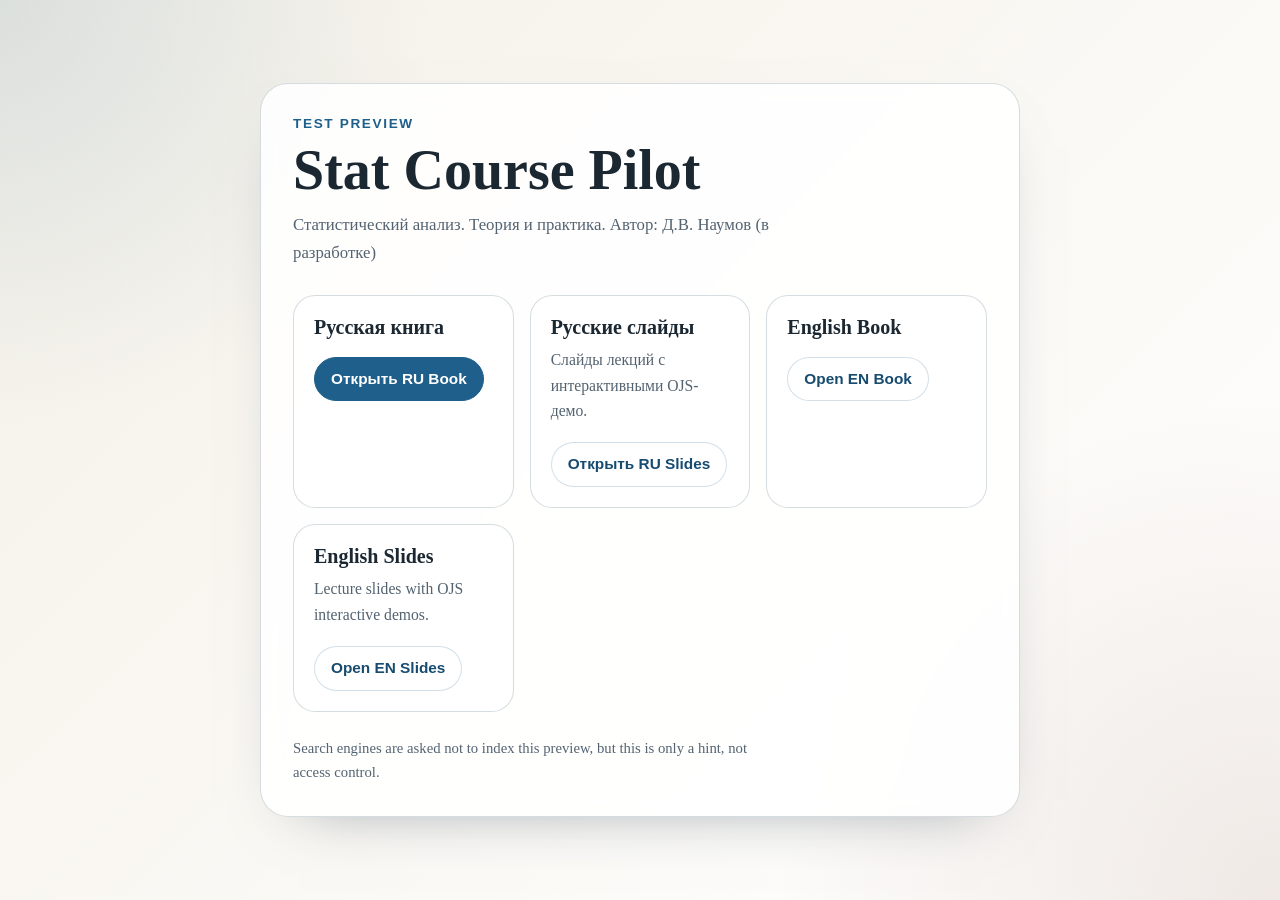
==== pages/index.html @ 3c93977e "add web analytics" ====
<!doctype html>
<html lang="ru">
<head>
  <meta charset="utf-8">
  <meta name="viewport" content="width=device-width, initial-scale=1">
  <meta name="robots" content="noindex,nofollow,noarchive">
  <title>Stat Course Pilot</title>
  <style>
    :root {
      --bg-1: #f5f1e8;
      --bg-2: #ffffff;
      --card: rgba(255, 255, 255, 0.88);
      --line: rgba(28, 66, 92, 0.18);
      --ink: #1b2731;
      --muted: #546371;
      --accent: #1f5f8b;
      --accent-2: #174c70;
    }

    * { box-sizing: border-box; }
    body {
      margin: 0;
      min-height: 100vh;
      font-family: "Iowan Old Style", "Palatino Linotype", "Book Antiqua", Georgia, serif;
      color: var(--ink);
      background:
        radial-gradient(circle at top left, rgba(31, 95, 139, 0.12), transparent 28%),
        radial-gradient(circle at bottom right, rgba(125, 72, 44, 0.12), transparent 32%),
        linear-gradient(135deg, var(--bg-1), var(--bg-2));
      display: grid;
      place-items: center;
      padding: 24px;
    }

    main {
      width: min(760px, 100%);
      padding: 32px;
      border: 1px solid var(--line);
      border-radius: 28px;
      background: var(--card);
      box-shadow: 0 24px 60px -40px rgba(24, 46, 66, 0.5);
      backdrop-filter: blur(10px);
    }

    .eyebrow {
      margin: 0 0 12px;
      font: 600 0.85rem/1.2 "Avenir Next", "Segoe UI", sans-serif;
      letter-spacing: 0.12em;
      text-transform: uppercase;
      color: var(--accent);
    }

    h1 {
      margin: 0 0 14px;
      font-size: clamp(2rem, 6vw, 3.5rem);
      line-height: 0.95;
    }

    p {
      margin: 0;
      max-width: 62ch;
      color: var(--muted);
      font-size: 1.05rem;
      line-height: 1.65;
    }

    .grid {
      display: grid;
      grid-template-columns: repeat(auto-fit, minmax(220px, 1fr));
      gap: 16px;
      margin-top: 28px;
    }

    .card {
      padding: 20px;
      border: 1px solid var(--line);
      border-radius: 22px;
      background: rgba(255, 255, 255, 0.9);
    }

    .card h2 {
      margin: 0 0 8px;
      font-size: 1.25rem;
    }

    .card p {
      font-size: 0.98rem;
    }

    .actions {
      display: flex;
      flex-wrap: wrap;
      gap: 12px;
      margin-top: 18px;
    }

    .link {
      display: inline-flex;
      align-items: center;
      justify-content: center;
      min-height: 2.8rem;
      padding: 0.7rem 1rem;
      border-radius: 999px;
      border: 1px solid rgba(31, 95, 139, 0.2);
      background: #fff;
      color: var(--accent-2);
      text-decoration: none;
      font: 600 0.96rem/1.1 "Avenir Next", "Segoe UI", sans-serif;
    }

    .link.primary {
      background: var(--accent);
      border-color: var(--accent);
      color: #fff;
    }

    .note {
      margin-top: 24px;
      font-size: 0.92rem;
      color: var(--muted);
    }
  </style>
</head>
<body>
  <main>
    <p class="eyebrow">Test Preview</p>
    <h1>Stat Course Pilot</h1>
    <p>
      Статистический анализ. Теория и практика. Автор: Д.В. Наумов (в разработке)
    </p>

    <div class="grid">
      <section class="card">
        <h2>Русская книга</h2>
        <div class="actions">
          <a class="link primary" href="./ru/book/">Открыть RU Book</a>
        </div>
      </section>

      <section class="card">
        <h2>Русские слайды</h2>
        <p>Слайды лекций с интерактивными OJS-демо.</p>
        <div class="actions">
          <a class="link" href="./ru/slides/">Открыть RU Slides</a>
        </div>
      </section>

      <section class="card">
        <h2>English Book</h2>
        <div class="actions">
          <a class="link" href="./en/book/">Open EN Book</a>
        </div>
      </section>

      <section class="card">
        <h2>English Slides</h2>
        <p>Lecture slides with OJS interactive demos.</p>
        <div class="actions">
          <a class="link" href="./en/slides/">Open EN Slides</a>
        </div>
      </section>
    </div>

    <p class="note">
      Search engines are asked not to index this preview, but this is only a hint, not access control.
    </p>
  </main>
  <script defer src="./shared/analytics/cloudflare-web-analytics.js"></script>
</body>
</html>
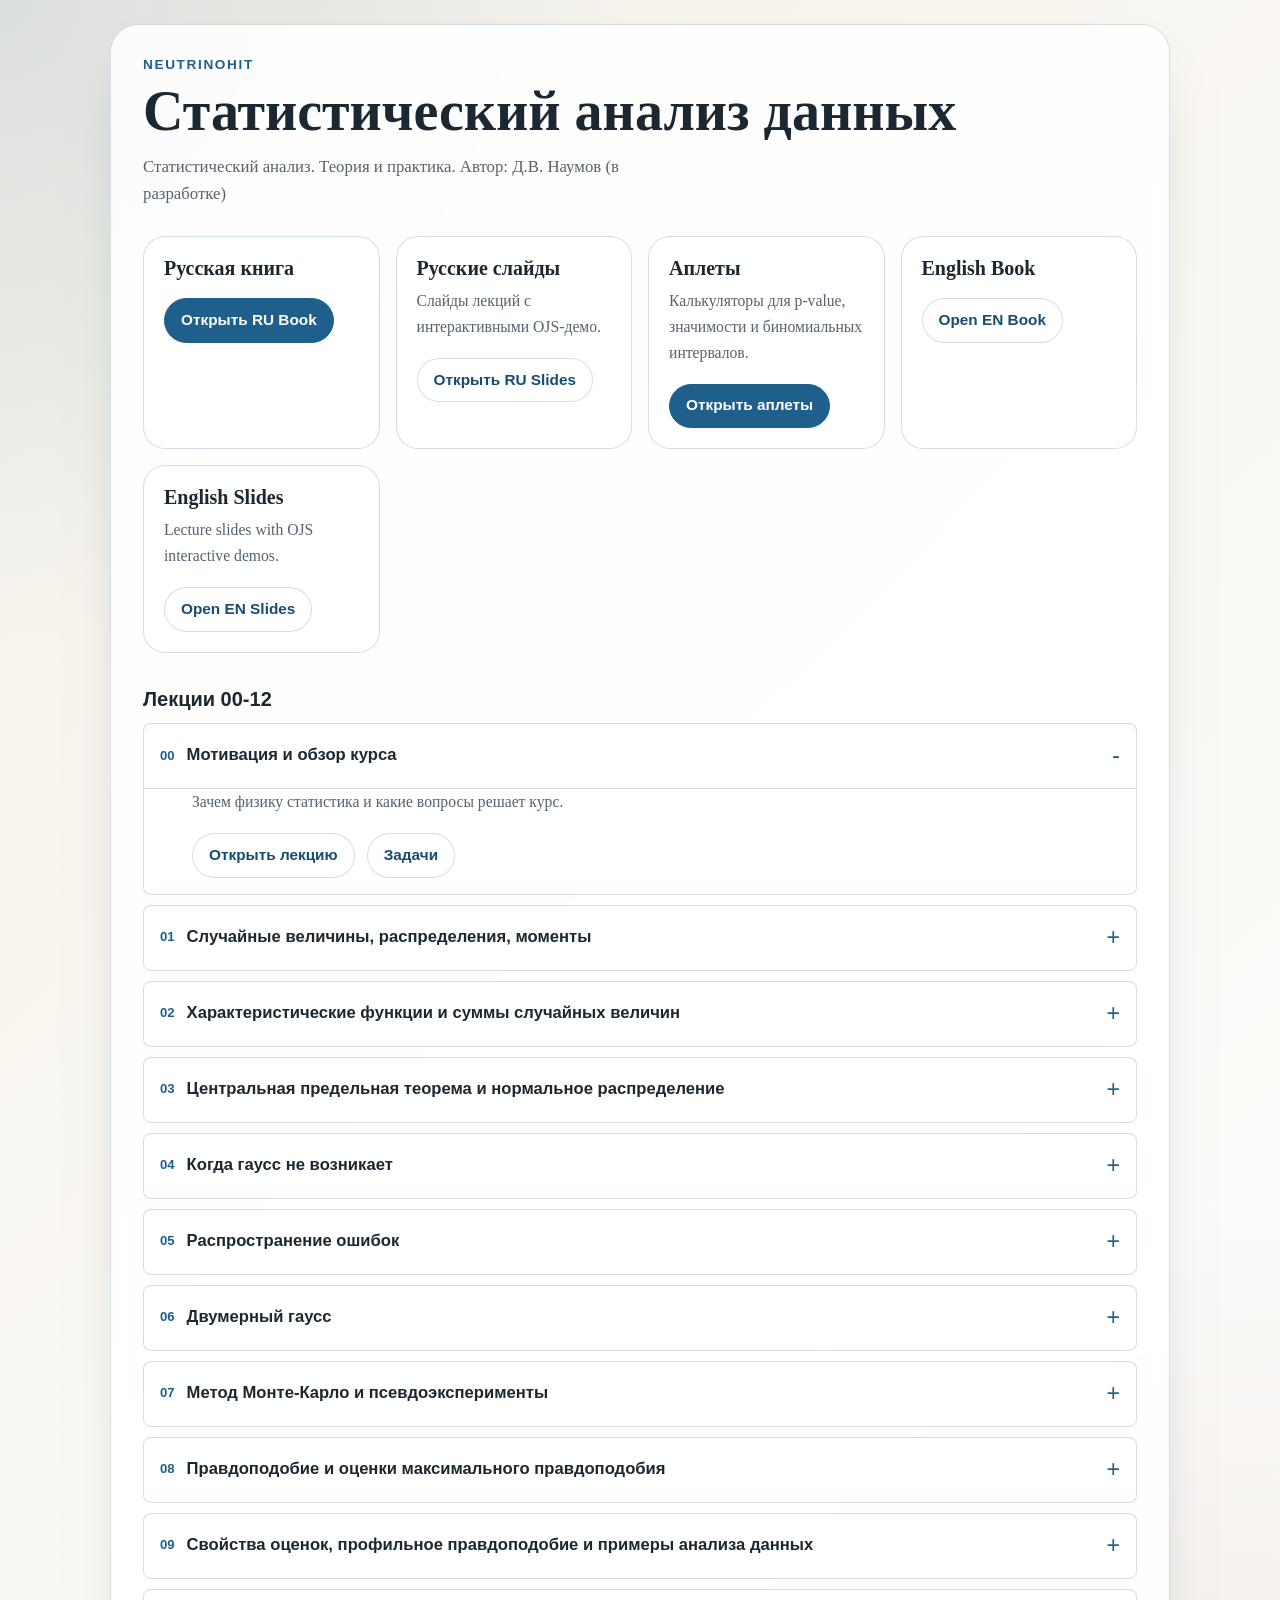
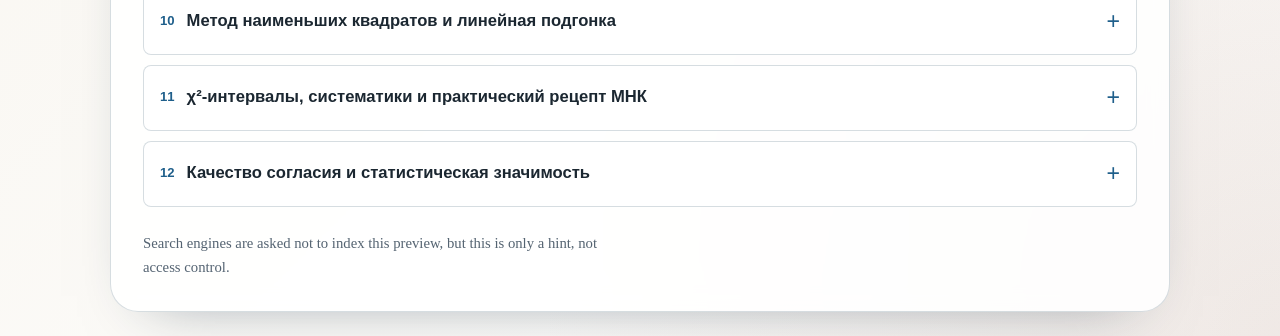
==== commit c53a9380: "Restructure Russian slides into 00-12 course" ====
--- a/pages/index.html
+++ b/pages/index.html
@@ -4,7 +4,7 @@
   <meta charset="utf-8">
   <meta name="viewport" content="width=device-width, initial-scale=1">
   <meta name="robots" content="noindex,nofollow,noarchive">
-  <title>Stat Course Pilot</title>
+  <title>Статистический анализ данных</title>
   <style>
     :root {
       --bg-1: #f5f1e8;
@@ -28,12 +28,12 @@
         radial-gradient(circle at bottom right, rgba(125, 72, 44, 0.12), transparent 32%),
         linear-gradient(135deg, var(--bg-1), var(--bg-2));
       display: grid;
-      place-items: center;
+      place-items: start center;
       padding: 24px;
     }
 
     main {
-      width: min(760px, 100%);
+      width: min(1060px, 100%);
       padding: 32px;
       border: 1px solid var(--line);
       border-radius: 28px;
@@ -119,12 +119,90 @@
       font-size: 0.92rem;
       color: var(--muted);
     }
+
+    .section-title {
+      margin: 34px 0 12px;
+      font: 750 1.25rem/1.2 "Avenir Next", "Segoe UI", sans-serif;
+      color: var(--ink);
+    }
+
+    .lecture-accordion {
+      display: grid;
+      gap: 10px;
+      margin-top: 12px;
+    }
+
+    .lecture-row {
+      border: 1px solid var(--line);
+      border-radius: 8px;
+      background: rgba(255, 255, 255, 0.9);
+      overflow: hidden;
+    }
+
+    .lecture-row summary {
+      display: flex;
+      gap: 12px;
+      align-items: center;
+      min-height: 4rem;
+      padding: 0.78rem 3rem 0.78rem 1rem;
+      cursor: pointer;
+      list-style: none;
+      position: relative;
+      font: 750 1.04rem/1.25 "Avenir Next", "Segoe UI", sans-serif;
+    }
+
+    .lecture-row summary::-webkit-details-marker {
+      display: none;
+    }
+
+    .lecture-row summary::after {
+      content: "+";
+      position: absolute;
+      right: 1rem;
+      color: var(--accent);
+      font-size: 1.45rem;
+      font-weight: 450;
+      line-height: 1;
+    }
+
+    .lecture-row[open] summary::after {
+      content: "-";
+    }
+
+    .lecture-index {
+      color: var(--accent);
+      font-size: 0.82rem;
+      font-variant-numeric: tabular-nums;
+    }
+
+    .lecture-row-body {
+      padding: 0 1rem 1rem 3rem;
+      border-top: 1px solid var(--line);
+    }
+
+    .lecture-row-body p {
+      font-size: 0.98rem;
+    }
+
+    @media (max-width: 640px) {
+      body {
+        padding: 14px;
+      }
+
+      main {
+        padding: 22px;
+      }
+
+      .lecture-row-body {
+        padding-left: 1rem;
+      }
+    }
   </style>
 </head>
 <body>
   <main>
-    <p class="eyebrow">Test Preview</p>
-    <h1>Stat Course Pilot</h1>
+    <p class="eyebrow">NeutrinoHit</p>
+    <h1>Статистический анализ данных</h1>
     <p>
       Статистический анализ. Теория и практика. Автор: Д.В. Наумов (в разработке)
     </p>
@@ -146,6 +224,14 @@
       </section>
 
       <section class="card">
+        <h2>Аплеты</h2>
+        <p>Калькуляторы для p-value, значимости и биномиальных интервалов.</p>
+        <div class="actions">
+          <a class="link primary" href="./applets.html">Открыть аплеты</a>
+        </div>
+      </section>
+
+      <section class="card">
         <h2>English Book</h2>
         <div class="actions">
           <a class="link" href="./en/book/">Open EN Book</a>
@@ -160,6 +246,192 @@
         </div>
       </section>
     </div>
+
+    <h2 class="section-title">Лекции 00-12</h2>
+    <section class="lecture-accordion" aria-label="Лекции 00-12">
+      <details class="lecture-row" open>
+        <summary>
+          <span class="lecture-index">00</span>
+          <span>Мотивация и обзор курса</span>
+        </summary>
+        <div class="lecture-row-body">
+          <p>Зачем физику статистика и какие вопросы решает курс.</p>
+          <div class="actions">
+            <a class="link" href="./ru/slides/00_introduction.html">Открыть лекцию</a>
+            <a class="link" href="./ru/slides/exercises/00_introduction_exercises.html">Задачи</a>
+          </div>
+        </div>
+      </details>
+
+      <details class="lecture-row">
+        <summary>
+          <span class="lecture-index">01</span>
+          <span>Случайные величины, распределения, моменты</span>
+        </summary>
+        <div class="lecture-row-body">
+          <p>Вероятности, плотности, кумулятивная функция распределения и моменты.</p>
+          <div class="actions">
+            <a class="link" href="./ru/slides/01_random_distributions.html">Открыть лекцию</a>
+            <a class="link" href="./ru/slides/exercises/01_random_distributions_exercises.html">Задачи</a>
+          </div>
+        </div>
+      </details>
+
+      <details class="lecture-row">
+        <summary>
+          <span class="lecture-index">02</span>
+          <span>Характеристические функции и суммы случайных величин</span>
+        </summary>
+        <div class="lecture-row-body">
+          <p>Преобразование Фурье распределения, свёртки, независимые суммы, моменты, кумулянты и мост к ЦПТ.</p>
+          <div class="actions">
+            <a class="link" href="./ru/slides/02_characteristic_functions.html">Открыть лекцию</a>
+            <a class="link" href="./ru/slides/exercises/02_characteristic_functions_exercises.html">Задачи</a>
+          </div>
+        </div>
+      </details>
+
+      <details class="lecture-row">
+        <summary>
+          <span class="lecture-index">03</span>
+          <span>Центральная предельная теорема и нормальное распределение</span>
+        </summary>
+        <div class="lecture-row-body">
+          <p>Почему возникает гаусс, как читать квантили и как проверять совместимость измерений.</p>
+          <div class="actions">
+            <a class="link" href="./ru/slides/03_central_limit_theorem.html">Открыть лекцию</a>
+            <a class="link" href="./ru/slides/exercises/03_central_limit_theorem_exercises.html">Задачи</a>
+          </div>
+        </div>
+      </details>
+
+      <details class="lecture-row">
+        <summary>
+          <span class="lecture-index">04</span>
+          <span>Когда гаусс не возникает</span>
+        </summary>
+        <div class="lecture-row-body">
+          <p>Границы применимости ЦПТ: тяжёлые хвосты, корреляции, смеси распределений, пороги и малые счёты.</p>
+          <div class="actions">
+            <a class="link" href="./ru/slides/04_non_gaussian_clt_violations.html">Открыть лекцию</a>
+            <a class="link" href="./ru/slides/exercises/04_non_gaussian_clt_violations_exercises.html">Задачи</a>
+          </div>
+        </div>
+      </details>
+
+      <details class="lecture-row">
+        <summary>
+          <span class="lecture-index">05</span>
+          <span>Распространение ошибок</span>
+        </summary>
+        <div class="lecture-row-body">
+          <p>Линейное распространение ошибок, нелинейные функции, оценки среднего, дисперсии и стандартного отклонения, ковариации.</p>
+          <div class="actions">
+            <a class="link" href="./ru/slides/05_error_propagation.html">Открыть лекцию</a>
+            <a class="link" href="./ru/slides/exercises/05_error_propagation_and_covariance_exercises.html">Задачи</a>
+          </div>
+        </div>
+      </details>
+
+      <details class="lecture-row">
+        <summary>
+          <span class="lecture-index">06</span>
+          <span>Двумерный гаусс</span>
+        </summary>
+        <div class="lecture-row-body">
+          <p>Ковариационная матрица как геометрия распределения, корреляция, двумерный гаусс, эллипсы, контуры и практические применения.</p>
+          <div class="actions">
+            <a class="link" href="./ru/slides/06_two_dimensional_gaussian.html">Открыть лекцию</a>
+            <a class="link" href="./ru/slides/exercises/05_error_propagation_and_covariance_exercises.html">Задачи</a>
+          </div>
+        </div>
+      </details>
+
+      <details class="lecture-row">
+        <summary>
+          <span class="lecture-index">07</span>
+          <span>Метод Монте-Карло и псевдоэксперименты</span>
+        </summary>
+        <div class="lecture-row-body">
+          <p>Генерация распределений, численное интегрирование, псевдоэксперименты, распространение неопределённостей и моделирование детектора.</p>
+          <div class="actions">
+            <a class="link" href="./ru/slides/07_monte_carlo_method.html">Открыть лекцию</a>
+            <a class="link" href="./ru/slides/notebooks/mc_vegas_notebook.html">Ноутбук VEGAS</a>
+            <a class="link" href="./ru/slides/exercises/06_monte_carlo_method_exercises.html">Задачи</a>
+          </div>
+        </div>
+      </details>
+
+      <details class="lecture-row">
+        <summary>
+          <span class="lecture-index">08</span>
+          <span>Правдоподобие и оценки максимального правдоподобия</span>
+        </summary>
+        <div class="lecture-row-body">
+          <p>Функция правдоподобия, логарифм правдоподобия, ММП и первые примеры оценивания параметров.</p>
+          <div class="actions">
+            <a class="link" href="./ru/slides/08_maximum_likelihood.html">Открыть лекцию</a>
+            <a class="link" href="./ru/slides/exercises/07_parameter_estimation_and_maximum_likelihood_exercises.html">Задачи</a>
+          </div>
+        </div>
+      </details>
+
+      <details class="lecture-row">
+        <summary>
+          <span class="lecture-index">09</span>
+          <span>Свойства оценок, профильное правдоподобие и примеры анализа данных</span>
+        </summary>
+        <div class="lecture-row-body">
+          <p>Смещение, дисперсия, информация Фишера, форма правдоподобия, профилирование, несколько параметров и практическая диагностика подгонки.</p>
+          <div class="actions">
+            <a class="link" href="./ru/slides/09_estimator_properties_profile_likelihood.html">Открыть лекцию</a>
+            <a class="link" href="./ru/slides/exercises/07_parameter_estimation_and_maximum_likelihood_exercises.html">Задачи</a>
+          </div>
+        </div>
+      </details>
+
+      <details class="lecture-row">
+        <summary>
+          <span class="lecture-index">10</span>
+          <span>Метод наименьших квадратов и линейная подгонка</span>
+        </summary>
+        <div class="lecture-row-body">
+          <p>Связь МНК с гауссовым правдоподобием, линейная модель, нормальные уравнения, ковариации параметров, остатки и выбросы.</p>
+          <div class="actions">
+            <a class="link" href="./ru/slides/10_least_squares_linear_fit.html">Открыть лекцию</a>
+            <a class="link" href="./ru/slides/exercises/08_method_of_least_squares_exercises.html">Задачи</a>
+          </div>
+        </div>
+      </details>
+
+      <details class="lecture-row">
+        <summary>
+          <span class="lecture-index">11</span>
+          <span>χ²-интервалы, систематики и практический рецепт МНК</span>
+        </summary>
+        <div class="lecture-row-body">
+          <p>Общий матричный случай, интервалы из формы χ², систематические неопределённости, нормировка, парадокс Д’Агостини и практический рецепт анализа.</p>
+          <div class="actions">
+            <a class="link" href="./ru/slides/11_least_squares_systematics.html">Открыть лекцию</a>
+            <a class="link" href="./ru/slides/exercises/08_method_of_least_squares_exercises.html">Задачи</a>
+          </div>
+        </div>
+      </details>
+
+      <details class="lecture-row">
+        <summary>
+          <span class="lecture-index">12</span>
+          <span>Качество согласия и статистическая значимость</span>
+        </summary>
+        <div class="lecture-row-body">
+          <p>Остатки, распределение χ², число степеней свободы, p-значение, перевод в Z и калибровка статистики псевдоэкспериментами.</p>
+          <div class="actions">
+            <a class="link" href="./ru/slides/12_goodness_of_fit_and_significance.html">Открыть лекцию</a>
+            <a class="link" href="./ru/slides/exercises/09_statistical_tests_basics_exercises.html">Задачи</a>
+          </div>
+        </div>
+      </details>
+    </section>
 
     <p class="note">
       Search engines are asked not to index this preview, but this is only a hint, not access control.
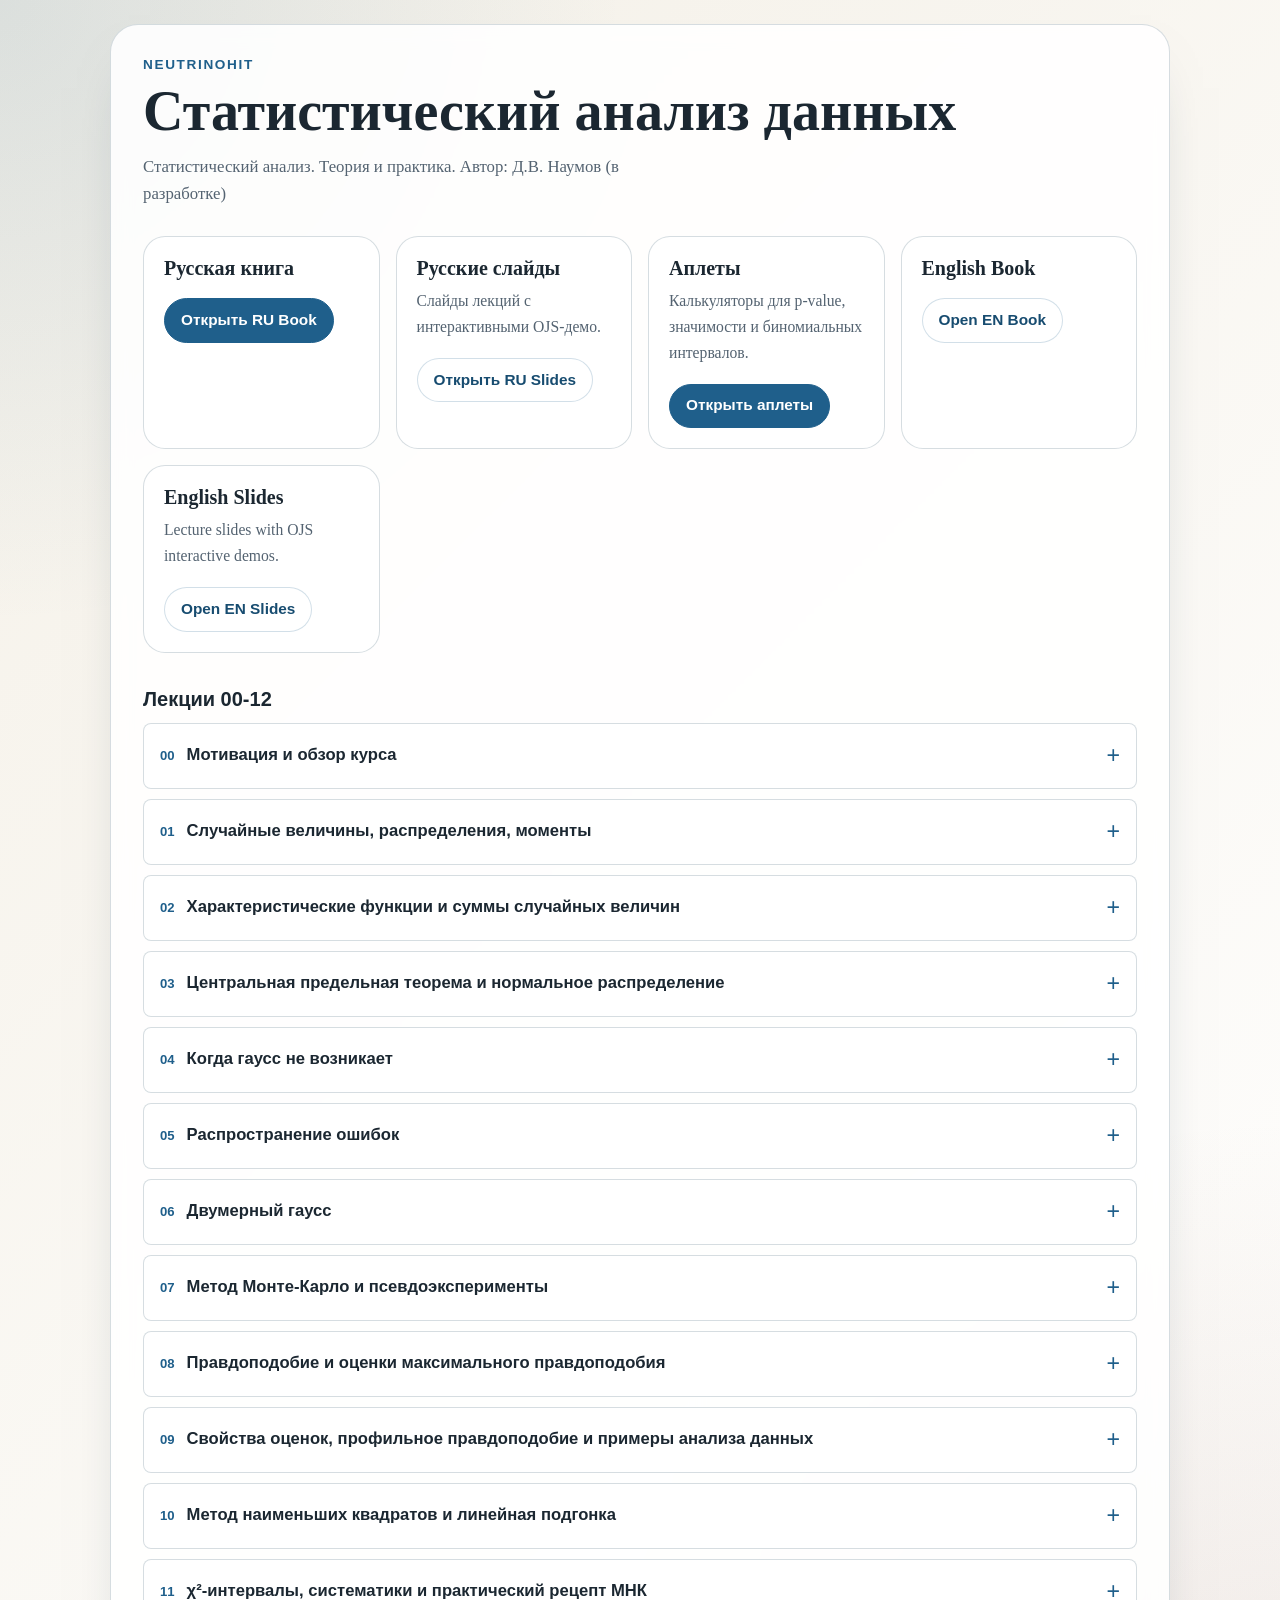
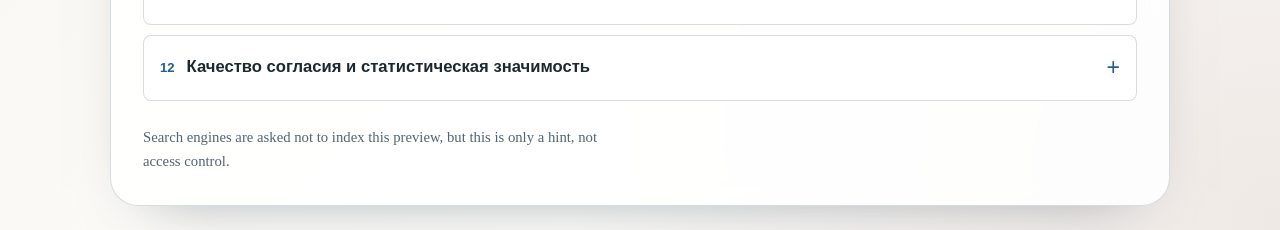
==== commit c994a29d: "Close course accordions by default" ====
--- a/pages/index.html
+++ b/pages/index.html
@@ -249,7 +249,7 @@
 
     <h2 class="section-title">Лекции 00-12</h2>
     <section class="lecture-accordion" aria-label="Лекции 00-12">
-      <details class="lecture-row" open>
+      <details class="lecture-row">
         <summary>
           <span class="lecture-index">00</span>
           <span>Мотивация и обзор курса</span>
@@ -437,6 +437,6 @@
       Search engines are asked not to index this preview, but this is only a hint, not access control.
     </p>
   </main>
-  <script defer src="./shared/analytics/cloudflare-web-analytics.js"></script>
+  <script defer src="https://neutrinohit.github.io/assets/analytics/cloudflare-web-analytics.js"></script>
 </body>
 </html>
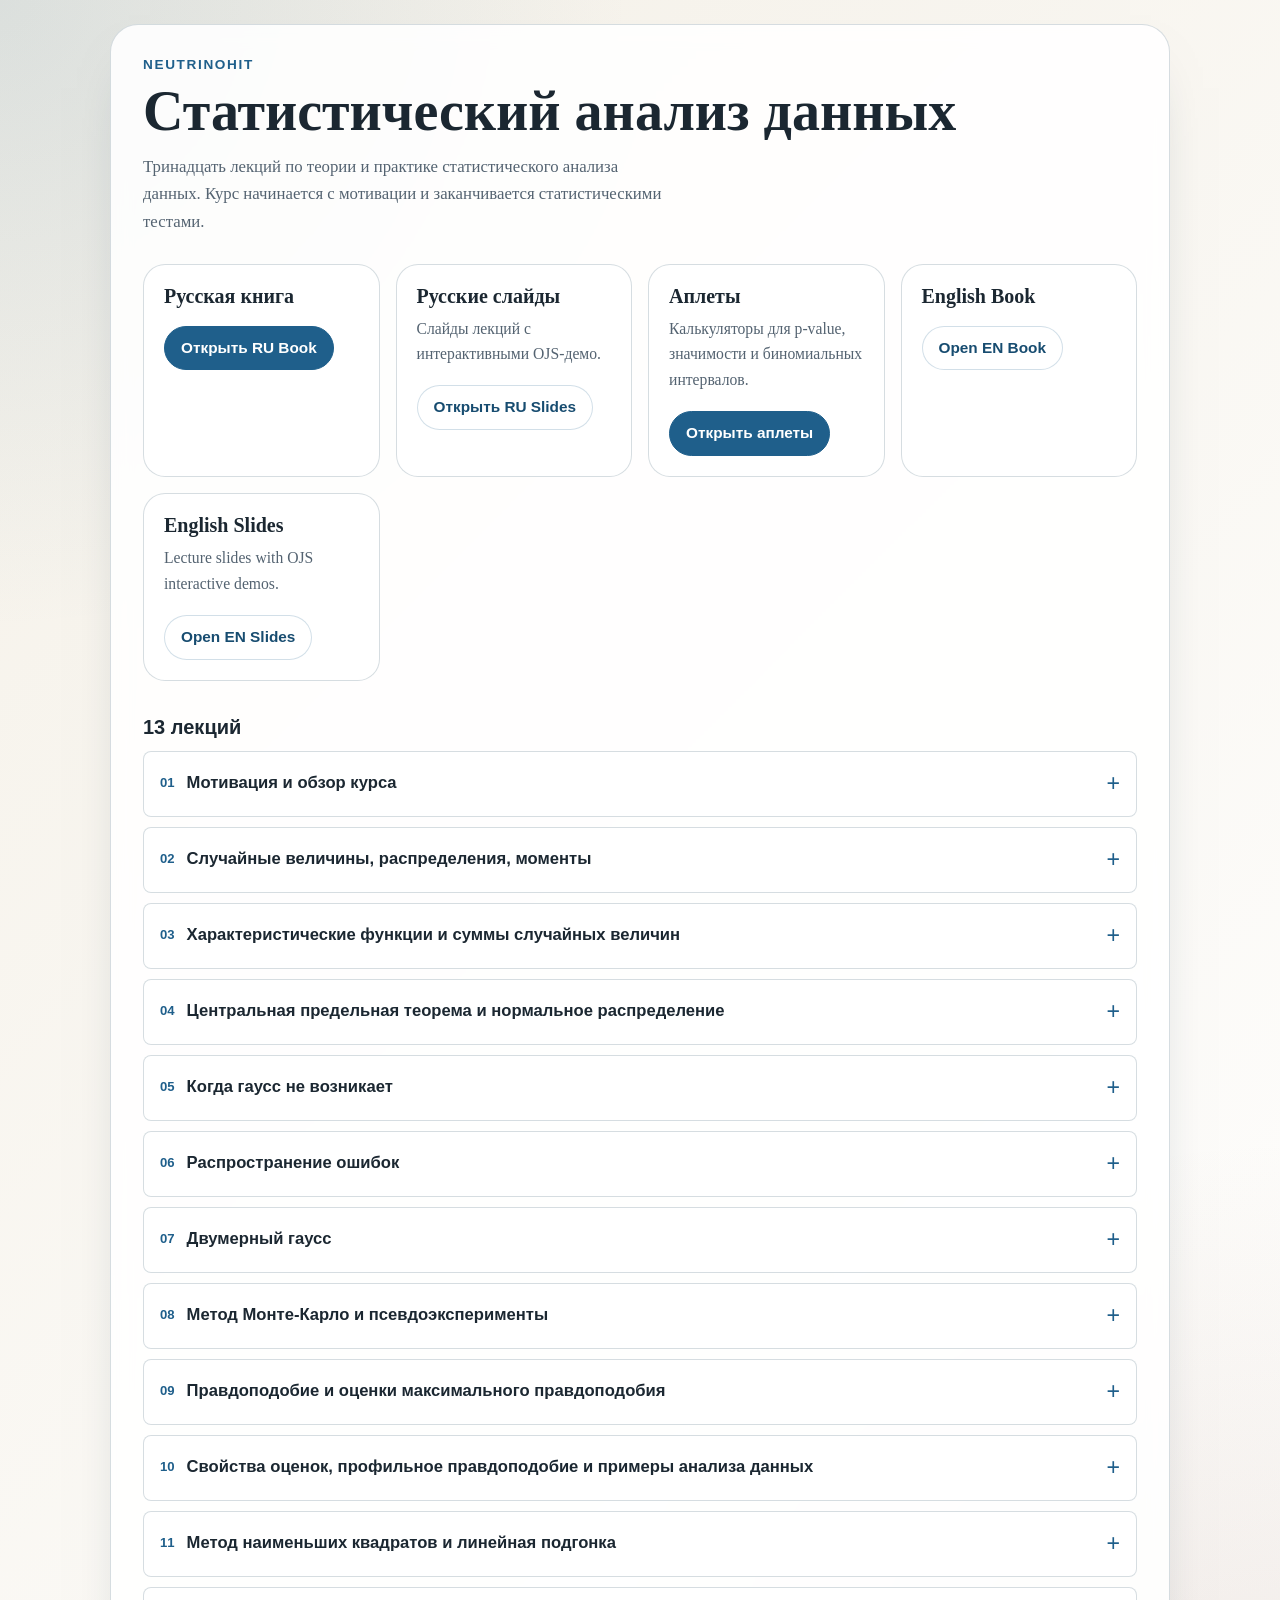
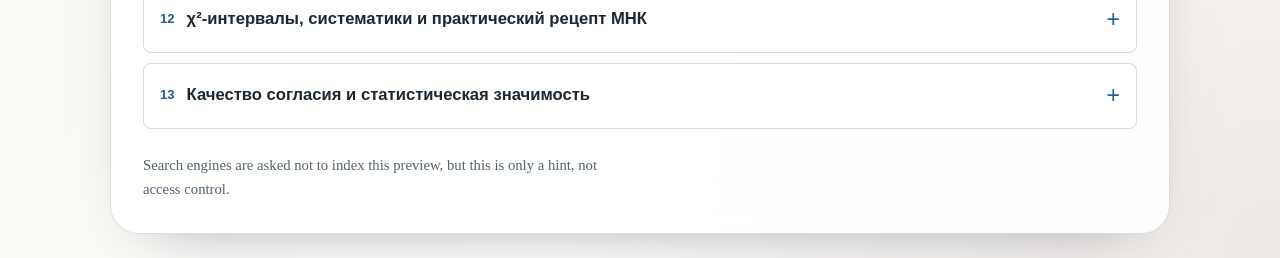
==== commit 8bda3602: "Update course catalogue for 13 lectures" ====
--- a/pages/index.html
+++ b/pages/index.html
@@ -204,7 +204,8 @@
     <p class="eyebrow">NeutrinoHit</p>
     <h1>Статистический анализ данных</h1>
     <p>
-      Статистический анализ. Теория и практика. Автор: Д.В. Наумов (в разработке)
+      Тринадцать лекций по теории и практике статистического анализа данных.
+      Курс начинается с мотивации и заканчивается статистическими тестами.
     </p>
 
     <div class="grid">
@@ -247,11 +248,11 @@
       </section>
     </div>
 
-    <h2 class="section-title">Лекции 00-12</h2>
-    <section class="lecture-accordion" aria-label="Лекции 00-12">
-      <details class="lecture-row">
-        <summary>
-          <span class="lecture-index">00</span>
+    <h2 class="section-title">13 лекций</h2>
+    <section class="lecture-accordion" aria-label="Тринадцать лекций">
+      <details class="lecture-row">
+        <summary>
+          <span class="lecture-index">01</span>
           <span>Мотивация и обзор курса</span>
         </summary>
         <div class="lecture-row-body">
@@ -265,7 +266,7 @@
 
       <details class="lecture-row">
         <summary>
-          <span class="lecture-index">01</span>
+          <span class="lecture-index">02</span>
           <span>Случайные величины, распределения, моменты</span>
         </summary>
         <div class="lecture-row-body">
@@ -279,7 +280,7 @@
 
       <details class="lecture-row">
         <summary>
-          <span class="lecture-index">02</span>
+          <span class="lecture-index">03</span>
           <span>Характеристические функции и суммы случайных величин</span>
         </summary>
         <div class="lecture-row-body">
@@ -293,7 +294,7 @@
 
       <details class="lecture-row">
         <summary>
-          <span class="lecture-index">03</span>
+          <span class="lecture-index">04</span>
           <span>Центральная предельная теорема и нормальное распределение</span>
         </summary>
         <div class="lecture-row-body">
@@ -307,7 +308,7 @@
 
       <details class="lecture-row">
         <summary>
-          <span class="lecture-index">04</span>
+          <span class="lecture-index">05</span>
           <span>Когда гаусс не возникает</span>
         </summary>
         <div class="lecture-row-body">
@@ -321,7 +322,7 @@
 
       <details class="lecture-row">
         <summary>
-          <span class="lecture-index">05</span>
+          <span class="lecture-index">06</span>
           <span>Распространение ошибок</span>
         </summary>
         <div class="lecture-row-body">
@@ -335,7 +336,7 @@
 
       <details class="lecture-row">
         <summary>
-          <span class="lecture-index">06</span>
+          <span class="lecture-index">07</span>
           <span>Двумерный гаусс</span>
         </summary>
         <div class="lecture-row-body">
@@ -349,7 +350,7 @@
 
       <details class="lecture-row">
         <summary>
-          <span class="lecture-index">07</span>
+          <span class="lecture-index">08</span>
           <span>Метод Монте-Карло и псевдоэксперименты</span>
         </summary>
         <div class="lecture-row-body">
@@ -364,7 +365,7 @@
 
       <details class="lecture-row">
         <summary>
-          <span class="lecture-index">08</span>
+          <span class="lecture-index">09</span>
           <span>Правдоподобие и оценки максимального правдоподобия</span>
         </summary>
         <div class="lecture-row-body">
@@ -378,7 +379,7 @@
 
       <details class="lecture-row">
         <summary>
-          <span class="lecture-index">09</span>
+          <span class="lecture-index">10</span>
           <span>Свойства оценок, профильное правдоподобие и примеры анализа данных</span>
         </summary>
         <div class="lecture-row-body">
@@ -392,7 +393,7 @@
 
       <details class="lecture-row">
         <summary>
-          <span class="lecture-index">10</span>
+          <span class="lecture-index">11</span>
           <span>Метод наименьших квадратов и линейная подгонка</span>
         </summary>
         <div class="lecture-row-body">
@@ -406,7 +407,7 @@
 
       <details class="lecture-row">
         <summary>
-          <span class="lecture-index">11</span>
+          <span class="lecture-index">12</span>
           <span>χ²-интервалы, систематики и практический рецепт МНК</span>
         </summary>
         <div class="lecture-row-body">
@@ -420,7 +421,7 @@
 
       <details class="lecture-row">
         <summary>
-          <span class="lecture-index">12</span>
+          <span class="lecture-index">13</span>
           <span>Качество согласия и статистическая значимость</span>
         </summary>
         <div class="lecture-row-body">
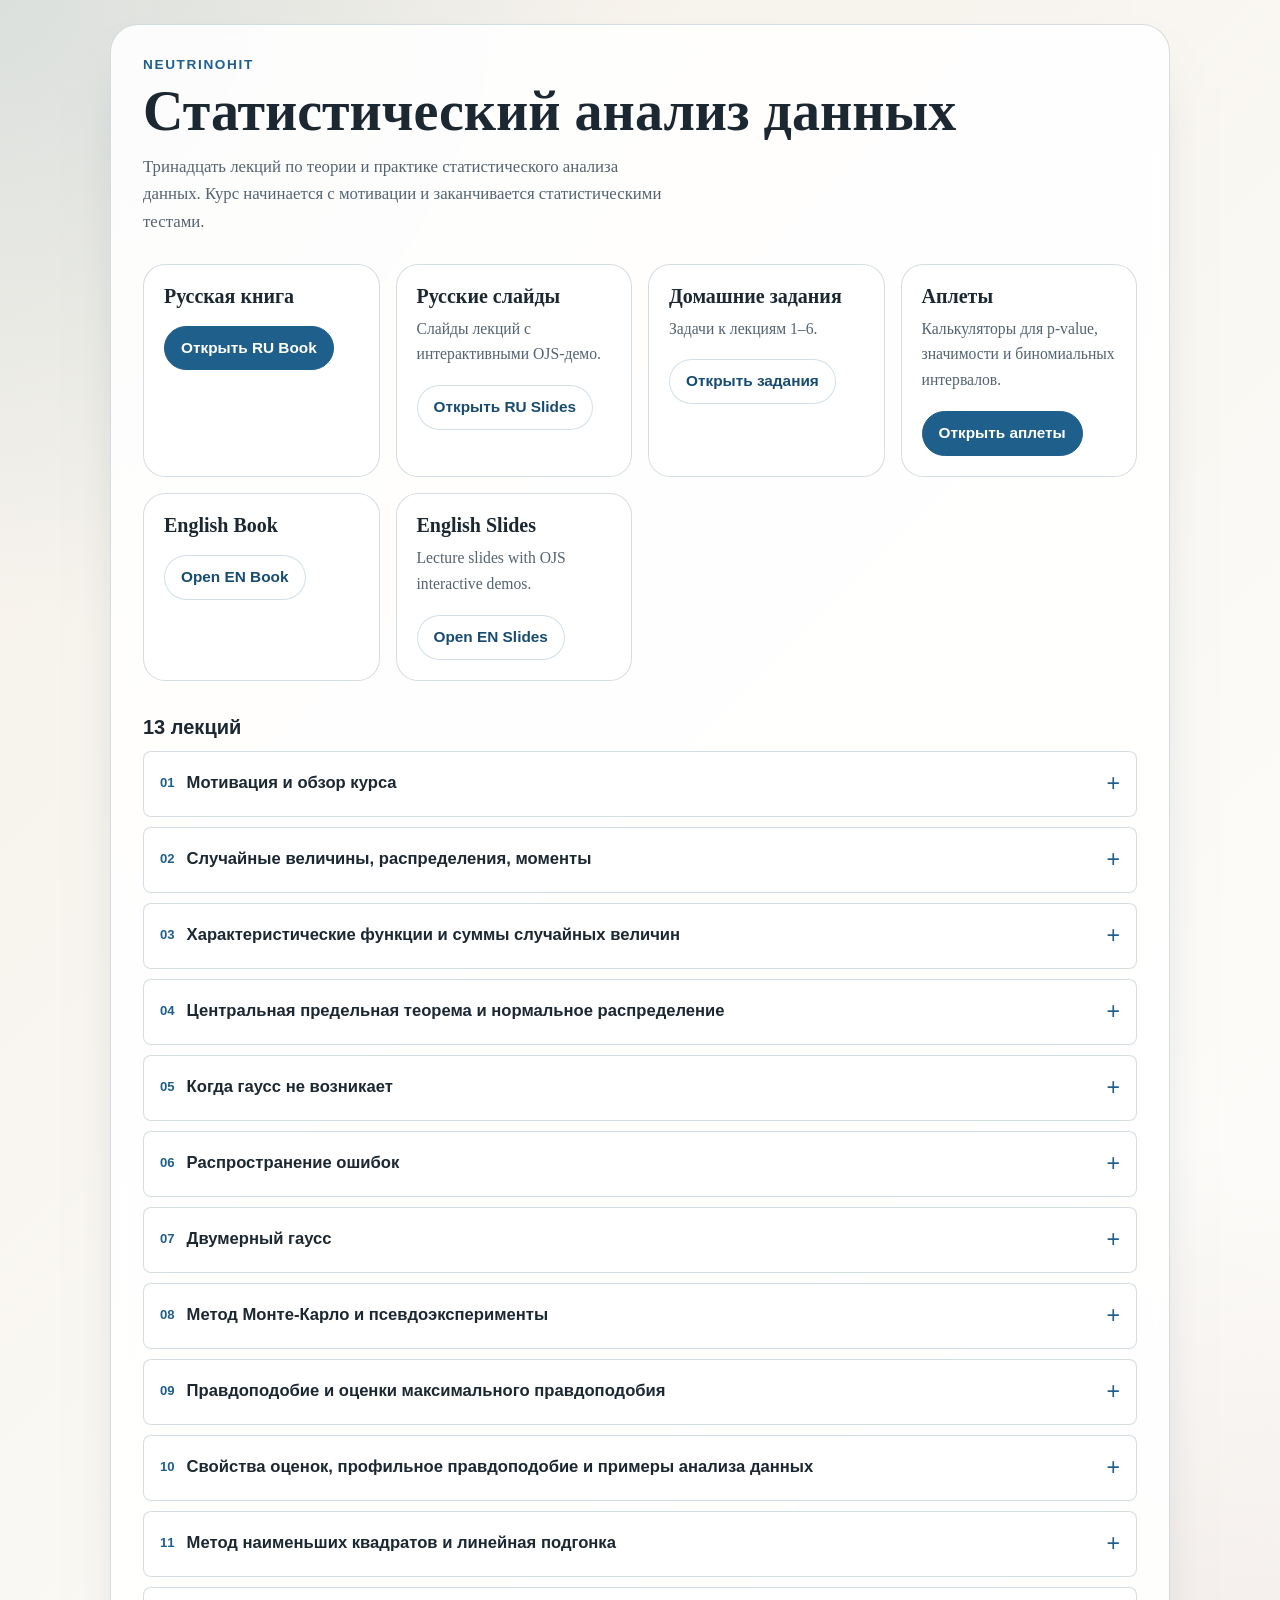
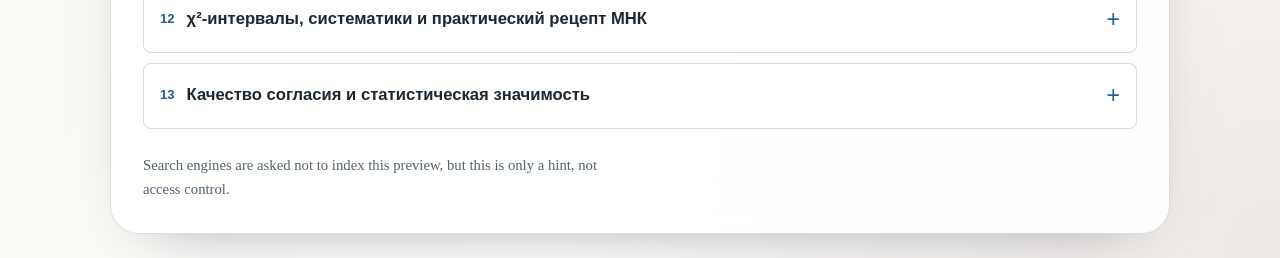
==== commit fe44a17d: "Add homework exercises for lectures 1-6 Convert the lecture 1-6 homework sheet into Quarto so it can" ====
--- a/pages/index.html
+++ b/pages/index.html
@@ -225,6 +225,14 @@
       </section>
 
       <section class="card">
+        <h2>Домашние задания</h2>
+        <p>Задачи к лекциям 1–6.</p>
+        <div class="actions">
+          <a class="link" href="./ru/slides/exercises/homework_lectures_01_06.html">Открыть задания</a>
+        </div>
+      </section>
+
+      <section class="card">
         <h2>Аплеты</h2>
         <p>Калькуляторы для p-value, значимости и биномиальных интервалов.</p>
         <div class="actions">
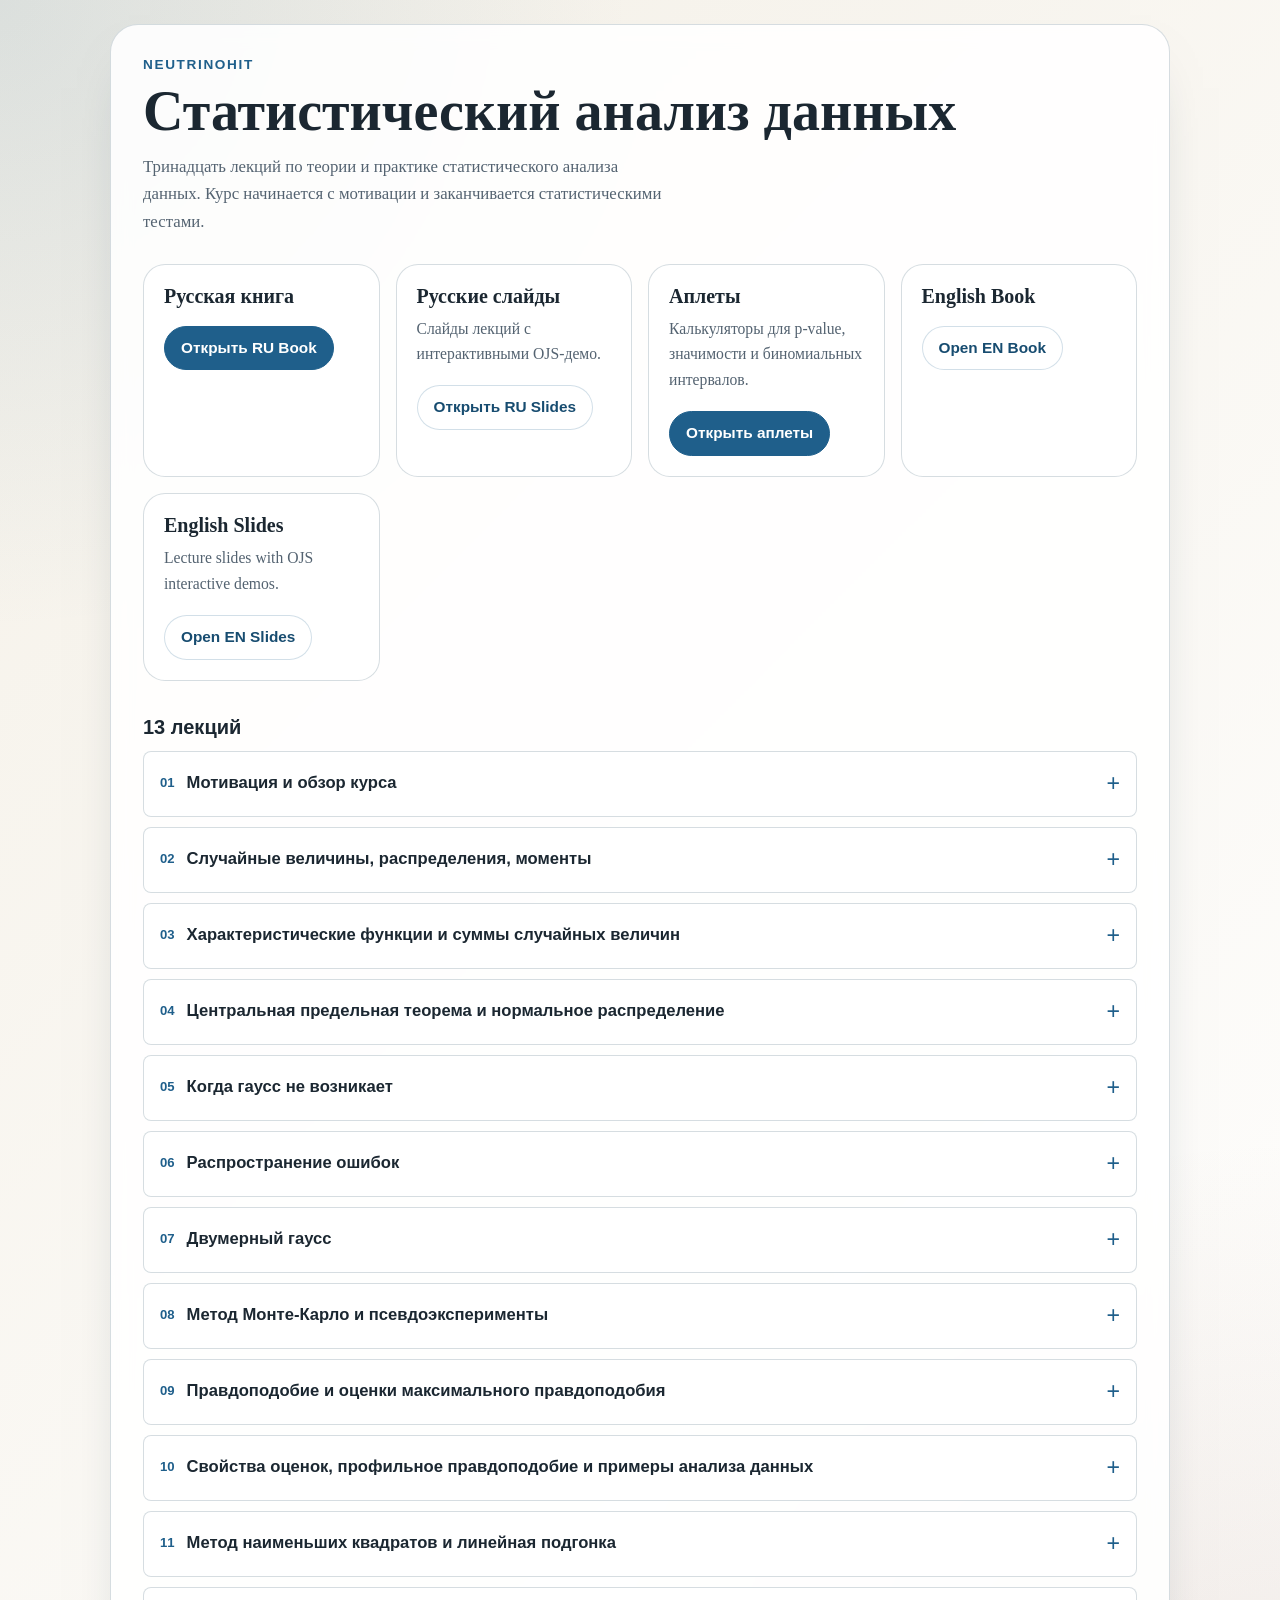
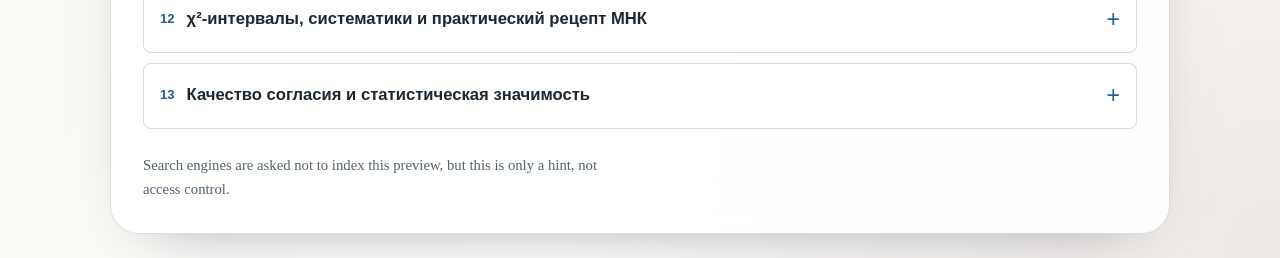
==== commit e9a2ed47: "Align lectures, chapters, and exercises to 01-13" ====
--- a/pages/index.html
+++ b/pages/index.html
@@ -225,14 +225,6 @@
       </section>
 
       <section class="card">
-        <h2>Домашние задания</h2>
-        <p>Задачи к лекциям 1–6.</p>
-        <div class="actions">
-          <a class="link" href="./ru/slides/exercises/homework_lectures_01_06.html">Открыть задания</a>
-        </div>
-      </section>
-
-      <section class="card">
         <h2>Аплеты</h2>
         <p>Калькуляторы для p-value, значимости и биномиальных интервалов.</p>
         <div class="actions">
@@ -266,8 +258,10 @@
         <div class="lecture-row-body">
           <p>Зачем физику статистика и какие вопросы решает курс.</p>
           <div class="actions">
-            <a class="link" href="./ru/slides/00_introduction.html">Открыть лекцию</a>
-            <a class="link" href="./ru/slides/exercises/00_introduction_exercises.html">Задачи</a>
+            <a class="link" href="./ru/slides/01_introduction.html">Открыть лекцию</a>
+            <a class="link" href="./ru/slides/exercises/01_introduction_exercises.html">Задачи</a>
+            <a class="link" href="./ru/book/chapters/01_why_statistics.pdf">Конспект PDF</a>
+            <a class="link" href="./ru/book/chapters/01_why_statistics.html">Глава в онлайн-книге</a>
           </div>
         </div>
       </details>
@@ -280,8 +274,10 @@
         <div class="lecture-row-body">
           <p>Вероятности, плотности, кумулятивная функция распределения и моменты.</p>
           <div class="actions">
-            <a class="link" href="./ru/slides/01_random_distributions.html">Открыть лекцию</a>
-            <a class="link" href="./ru/slides/exercises/01_random_distributions_exercises.html">Задачи</a>
+            <a class="link" href="./ru/slides/02_random_distributions.html">Открыть лекцию</a>
+            <a class="link" href="./ru/slides/exercises/02_random_distributions_exercises.html">Задачи</a>
+            <a class="link" href="./ru/book/chapters/02_random_distributions.pdf">Конспект PDF</a>
+            <a class="link" href="./ru/book/chapters/02_random_distributions.html">Глава в онлайн-книге</a>
           </div>
         </div>
       </details>
@@ -294,8 +290,10 @@
         <div class="lecture-row-body">
           <p>Преобразование Фурье распределения, свёртки, независимые суммы, моменты, кумулянты и мост к ЦПТ.</p>
           <div class="actions">
-            <a class="link" href="./ru/slides/02_characteristic_functions.html">Открыть лекцию</a>
-            <a class="link" href="./ru/slides/exercises/02_characteristic_functions_exercises.html">Задачи</a>
+            <a class="link" href="./ru/slides/03_characteristic_functions.html">Открыть лекцию</a>
+            <a class="link" href="./ru/slides/exercises/03_characteristic_functions_exercises.html">Задачи</a>
+            <a class="link" href="./ru/book/chapters/03_characteristic_functions.pdf">Конспект PDF</a>
+            <a class="link" href="./ru/book/chapters/03_characteristic_functions.html">Глава в онлайн-книге</a>
           </div>
         </div>
       </details>
@@ -308,8 +306,10 @@
         <div class="lecture-row-body">
           <p>Почему возникает гаусс, как читать квантили и как проверять совместимость измерений.</p>
           <div class="actions">
-            <a class="link" href="./ru/slides/03_central_limit_theorem.html">Открыть лекцию</a>
-            <a class="link" href="./ru/slides/exercises/03_central_limit_theorem_exercises.html">Задачи</a>
+            <a class="link" href="./ru/slides/04_central_limit_theorem.html">Открыть лекцию</a>
+            <a class="link" href="./ru/slides/exercises/04_central_limit_theorem_exercises.html">Задачи</a>
+            <a class="link" href="./ru/book/chapters/04_central_limit_theorem.pdf">Конспект PDF</a>
+            <a class="link" href="./ru/book/chapters/04_central_limit_theorem.html">Глава в онлайн-книге</a>
           </div>
         </div>
       </details>
@@ -322,8 +322,10 @@
         <div class="lecture-row-body">
           <p>Границы применимости ЦПТ: тяжёлые хвосты, корреляции, смеси распределений, пороги и малые счёты.</p>
           <div class="actions">
-            <a class="link" href="./ru/slides/04_non_gaussian_clt_violations.html">Открыть лекцию</a>
-            <a class="link" href="./ru/slides/exercises/04_non_gaussian_clt_violations_exercises.html">Задачи</a>
+            <a class="link" href="./ru/slides/05_non_gaussian_clt_violations.html">Открыть лекцию</a>
+            <a class="link" href="./ru/slides/exercises/05_non_gaussian_clt_violations_exercises.html">Задачи</a>
+            <a class="link" href="./ru/book/chapters/05_non_gaussian_clt_violations.pdf">Конспект PDF</a>
+            <a class="link" href="./ru/book/chapters/05_non_gaussian_clt_violations.html">Глава в онлайн-книге</a>
           </div>
         </div>
       </details>
@@ -336,8 +338,10 @@
         <div class="lecture-row-body">
           <p>Линейное распространение ошибок, нелинейные функции, оценки среднего, дисперсии и стандартного отклонения, ковариации.</p>
           <div class="actions">
-            <a class="link" href="./ru/slides/05_error_propagation.html">Открыть лекцию</a>
-            <a class="link" href="./ru/slides/exercises/05_error_propagation_and_covariance_exercises.html">Задачи</a>
+            <a class="link" href="./ru/slides/06_error_propagation.html">Открыть лекцию</a>
+            <a class="link" href="./ru/slides/exercises/06_error_propagation_exercises.html">Задачи</a>
+            <a class="link" href="./ru/book/chapters/06_error_propagation.pdf">Конспект PDF</a>
+            <a class="link" href="./ru/book/chapters/06_error_propagation.html">Глава в онлайн-книге</a>
           </div>
         </div>
       </details>
@@ -350,8 +354,10 @@
         <div class="lecture-row-body">
           <p>Ковариационная матрица как геометрия распределения, корреляция, двумерный гаусс, эллипсы, контуры и практические применения.</p>
           <div class="actions">
-            <a class="link" href="./ru/slides/06_two_dimensional_gaussian.html">Открыть лекцию</a>
-            <a class="link" href="./ru/slides/exercises/05_error_propagation_and_covariance_exercises.html">Задачи</a>
+            <a class="link" href="./ru/slides/07_two_dimensional_gaussian.html">Открыть лекцию</a>
+            <a class="link" href="./ru/slides/exercises/07_two_dimensional_gaussian_exercises.html">Задачи</a>
+            <a class="link" href="./ru/book/chapters/07_two_dimensional_gaussian.pdf">Конспект PDF</a>
+            <a class="link" href="./ru/book/chapters/07_two_dimensional_gaussian.html">Глава в онлайн-книге</a>
           </div>
         </div>
       </details>
@@ -364,9 +370,11 @@
         <div class="lecture-row-body">
           <p>Генерация распределений, численное интегрирование, псевдоэксперименты, распространение неопределённостей и моделирование детектора.</p>
           <div class="actions">
-            <a class="link" href="./ru/slides/07_monte_carlo_method.html">Открыть лекцию</a>
+            <a class="link" href="./ru/slides/08_monte_carlo_method.html">Открыть лекцию</a>
             <a class="link" href="./ru/slides/notebooks/mc_vegas_notebook.html">Ноутбук VEGAS</a>
-            <a class="link" href="./ru/slides/exercises/06_monte_carlo_method_exercises.html">Задачи</a>
+            <a class="link" href="./ru/slides/exercises/08_monte_carlo_method_exercises.html">Задачи</a>
+            <a class="link" href="./ru/book/chapters/08_monte_carlo_method.pdf">Конспект PDF</a>
+            <a class="link" href="./ru/book/chapters/08_monte_carlo_method.html">Глава в онлайн-книге</a>
           </div>
         </div>
       </details>
@@ -379,8 +387,10 @@
         <div class="lecture-row-body">
           <p>Функция правдоподобия, логарифм правдоподобия, ММП и первые примеры оценивания параметров.</p>
           <div class="actions">
-            <a class="link" href="./ru/slides/08_maximum_likelihood.html">Открыть лекцию</a>
-            <a class="link" href="./ru/slides/exercises/07_parameter_estimation_and_maximum_likelihood_exercises.html">Задачи</a>
+            <a class="link" href="./ru/slides/09_maximum_likelihood.html">Открыть лекцию</a>
+            <a class="link" href="./ru/slides/exercises/09_maximum_likelihood_exercises.html">Задачи</a>
+            <a class="link" href="./ru/book/chapters/09_maximum_likelihood.pdf">Конспект PDF</a>
+            <a class="link" href="./ru/book/chapters/09_maximum_likelihood.html">Глава в онлайн-книге</a>
           </div>
         </div>
       </details>
@@ -393,8 +403,10 @@
         <div class="lecture-row-body">
           <p>Смещение, дисперсия, информация Фишера, форма правдоподобия, профилирование, несколько параметров и практическая диагностика подгонки.</p>
           <div class="actions">
-            <a class="link" href="./ru/slides/09_estimator_properties_profile_likelihood.html">Открыть лекцию</a>
-            <a class="link" href="./ru/slides/exercises/07_parameter_estimation_and_maximum_likelihood_exercises.html">Задачи</a>
+            <a class="link" href="./ru/slides/10_estimator_properties_profile_likelihood.html">Открыть лекцию</a>
+            <a class="link" href="./ru/slides/exercises/10_estimator_properties_profile_likelihood_exercises.html">Задачи</a>
+            <a class="link" href="./ru/book/chapters/10_estimator_properties_profile_likelihood.pdf">Конспект PDF</a>
+            <a class="link" href="./ru/book/chapters/10_estimator_properties_profile_likelihood.html">Глава в онлайн-книге</a>
           </div>
         </div>
       </details>
@@ -407,8 +419,10 @@
         <div class="lecture-row-body">
           <p>Связь МНК с гауссовым правдоподобием, линейная модель, нормальные уравнения, ковариации параметров, остатки и выбросы.</p>
           <div class="actions">
-            <a class="link" href="./ru/slides/10_least_squares_linear_fit.html">Открыть лекцию</a>
-            <a class="link" href="./ru/slides/exercises/08_method_of_least_squares_exercises.html">Задачи</a>
+            <a class="link" href="./ru/slides/11_least_squares_linear_fit.html">Открыть лекцию</a>
+            <a class="link" href="./ru/slides/exercises/11_least_squares_linear_fit_exercises.html">Задачи</a>
+            <a class="link" href="./ru/book/chapters/11_least_squares_linear_fit.pdf">Конспект PDF</a>
+            <a class="link" href="./ru/book/chapters/11_least_squares_linear_fit.html">Глава в онлайн-книге</a>
           </div>
         </div>
       </details>
@@ -421,8 +435,10 @@
         <div class="lecture-row-body">
           <p>Общий матричный случай, интервалы из формы χ², систематические неопределённости, нормировка, парадокс Д’Агостини и практический рецепт анализа.</p>
           <div class="actions">
-            <a class="link" href="./ru/slides/11_least_squares_systematics.html">Открыть лекцию</a>
-            <a class="link" href="./ru/slides/exercises/08_method_of_least_squares_exercises.html">Задачи</a>
+            <a class="link" href="./ru/slides/12_least_squares_systematics.html">Открыть лекцию</a>
+            <a class="link" href="./ru/slides/exercises/12_least_squares_systematics_exercises.html">Задачи</a>
+            <a class="link" href="./ru/book/chapters/12_least_squares_systematics.pdf">Конспект PDF</a>
+            <a class="link" href="./ru/book/chapters/12_least_squares_systematics.html">Глава в онлайн-книге</a>
           </div>
         </div>
       </details>
@@ -435,8 +451,10 @@
         <div class="lecture-row-body">
           <p>Остатки, распределение χ², число степеней свободы, p-значение, перевод в Z и калибровка статистики псевдоэкспериментами.</p>
           <div class="actions">
-            <a class="link" href="./ru/slides/12_goodness_of_fit_and_significance.html">Открыть лекцию</a>
-            <a class="link" href="./ru/slides/exercises/09_statistical_tests_basics_exercises.html">Задачи</a>
+            <a class="link" href="./ru/slides/13_goodness_of_fit_and_significance.html">Открыть лекцию</a>
+            <a class="link" href="./ru/slides/exercises/13_goodness_of_fit_and_significance_exercises.html">Задачи</a>
+            <a class="link" href="./ru/book/chapters/13_goodness_of_fit_and_significance.pdf">Конспект PDF</a>
+            <a class="link" href="./ru/book/chapters/13_goodness_of_fit_and_significance.html">Глава в онлайн-книге</a>
           </div>
         </div>
       </details>
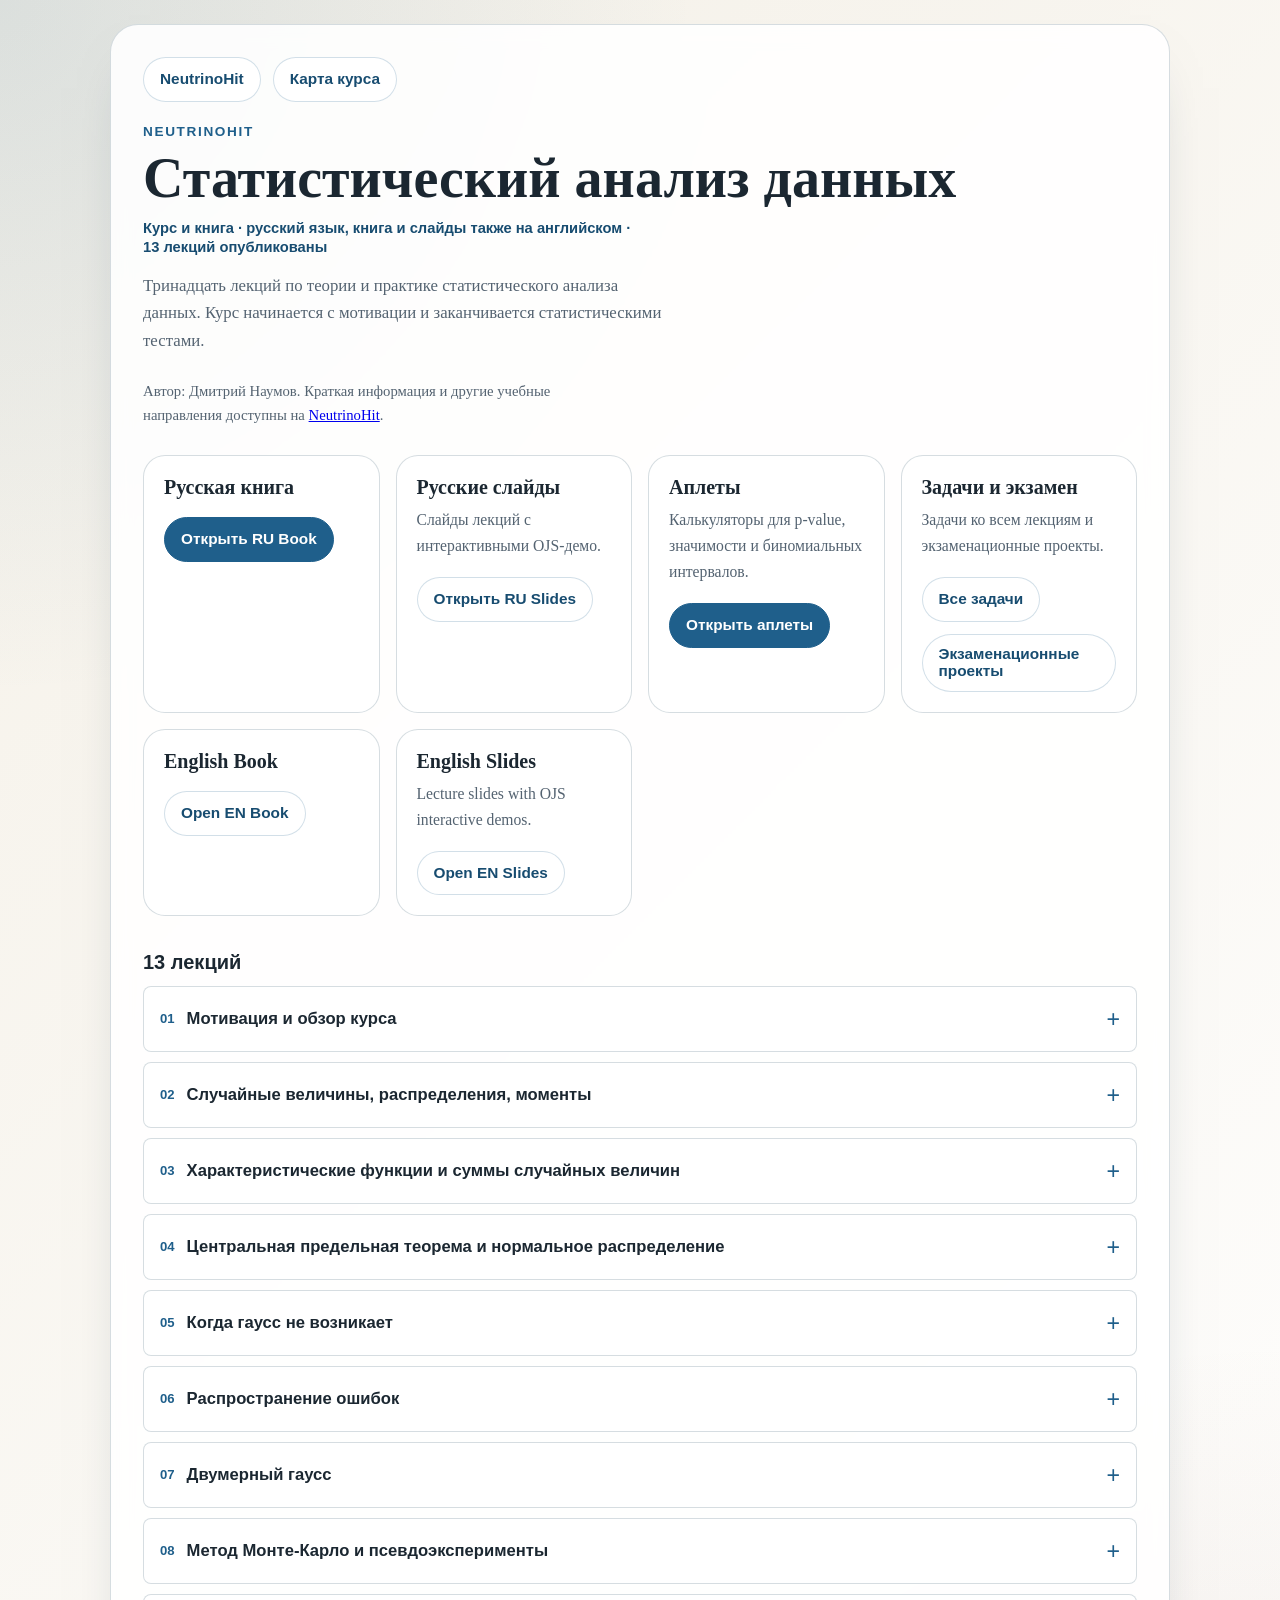
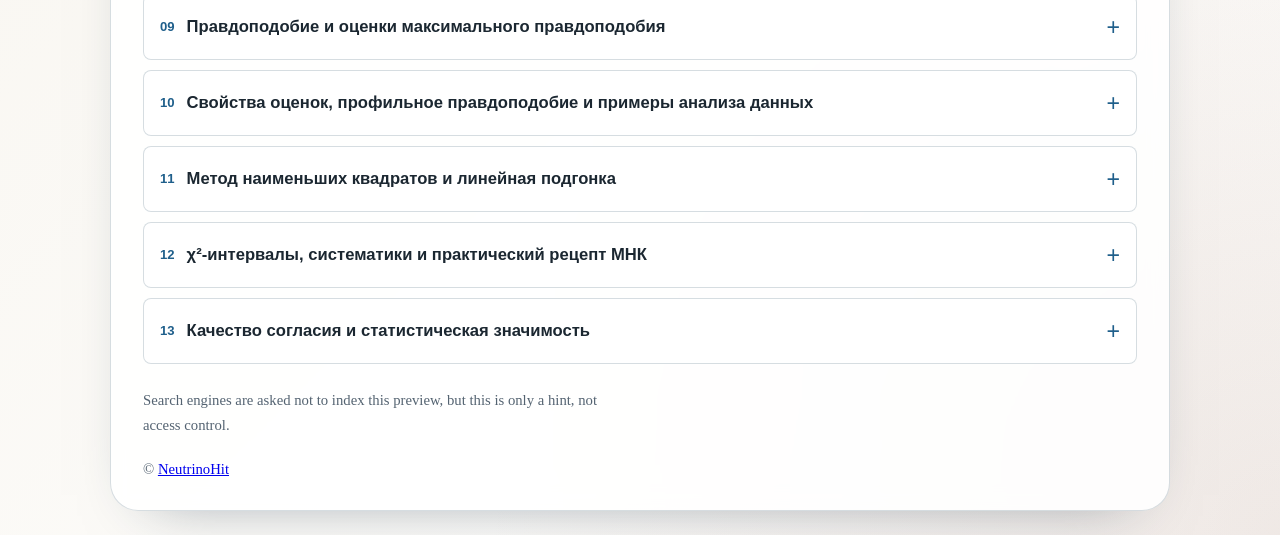
==== commit 6fcd610f: "Course home: link to NeutrinoHit and the map card, shared site CSS, status and exercises" ====
--- a/pages/index.html
+++ b/pages/index.html
@@ -5,6 +5,10 @@
   <meta name="viewport" content="width=device-width, initial-scale=1">
   <meta name="robots" content="noindex,nofollow,noarchive">
   <title>Статистический анализ данных</title>
+  <link rel="stylesheet" href="https://neutrinohit.github.io/assets/site/neutrinohit-tokens.css">
+  <link rel="stylesheet" href="https://neutrinohit.github.io/assets/site/neutrinohit-base.css">
+  <link rel="stylesheet" href="https://neutrinohit.github.io/assets/site/neutrinohit-components.css">
+  <link rel="stylesheet" href="https://neutrinohit.github.io/assets/site/neutrinohit-projects.css">
   <style>
     :root {
       --bg-1: #f5f1e8;
@@ -114,6 +118,16 @@
       color: #fff;
     }
 
+    .course-nav {
+      margin: 0 0 22px;
+    }
+
+    .course-status {
+      margin: 0 0 14px;
+      color: var(--accent-2);
+      font: 650 0.92rem/1.3 "Avenir Next", "Segoe UI", sans-serif;
+    }
+
     .note {
       margin-top: 24px;
       font-size: 0.92rem;
@@ -201,11 +215,20 @@
 </head>
 <body>
   <main>
+    <nav class="actions course-nav" aria-label="Навигация курса">
+      <a class="link" href="https://neutrinohit.github.io/">NeutrinoHit</a>
+      <a class="link" href="https://neutrinohit.github.io/ru/education.html#stat">Карта курса</a>
+    </nav>
     <p class="eyebrow">NeutrinoHit</p>
     <h1>Статистический анализ данных</h1>
+    <p class="course-status">Курс и книга · русский язык, книга и слайды также на английском · 13 лекций опубликованы</p>
     <p>
       Тринадцать лекций по теории и практике статистического анализа данных.
       Курс начинается с мотивации и заканчивается статистическими тестами.
+    </p>
+    <p class="note">
+      Автор: Дмитрий Наумов. Краткая информация и другие учебные направления
+      доступны на <a href="https://neutrinohit.github.io/ru/">NeutrinoHit</a>.
     </p>
 
     <div class="grid">
@@ -233,6 +256,15 @@
       </section>
 
       <section class="card">
+        <h2>Задачи и экзамен</h2>
+        <p>Задачи ко всем лекциям и экзаменационные проекты.</p>
+        <div class="actions">
+          <a class="link" href="./ru/slides/exercises/">Все задачи</a>
+          <a class="link" href="./ru/slides/exam_projects/">Экзаменационные проекты</a>
+        </div>
+      </section>
+
+      <section class="card">
         <h2>English Book</h2>
         <div class="actions">
           <a class="link" href="./en/book/">Open EN Book</a>
@@ -463,6 +495,7 @@
     <p class="note">
       Search engines are asked not to index this preview, but this is only a hint, not access control.
     </p>
+    <footer class="note">© <a href="https://neutrinohit.github.io/">NeutrinoHit</a></footer>
   </main>
   <script defer src="https://neutrinohit.github.io/assets/analytics/cloudflare-web-analytics.js"></script>
 </body>
